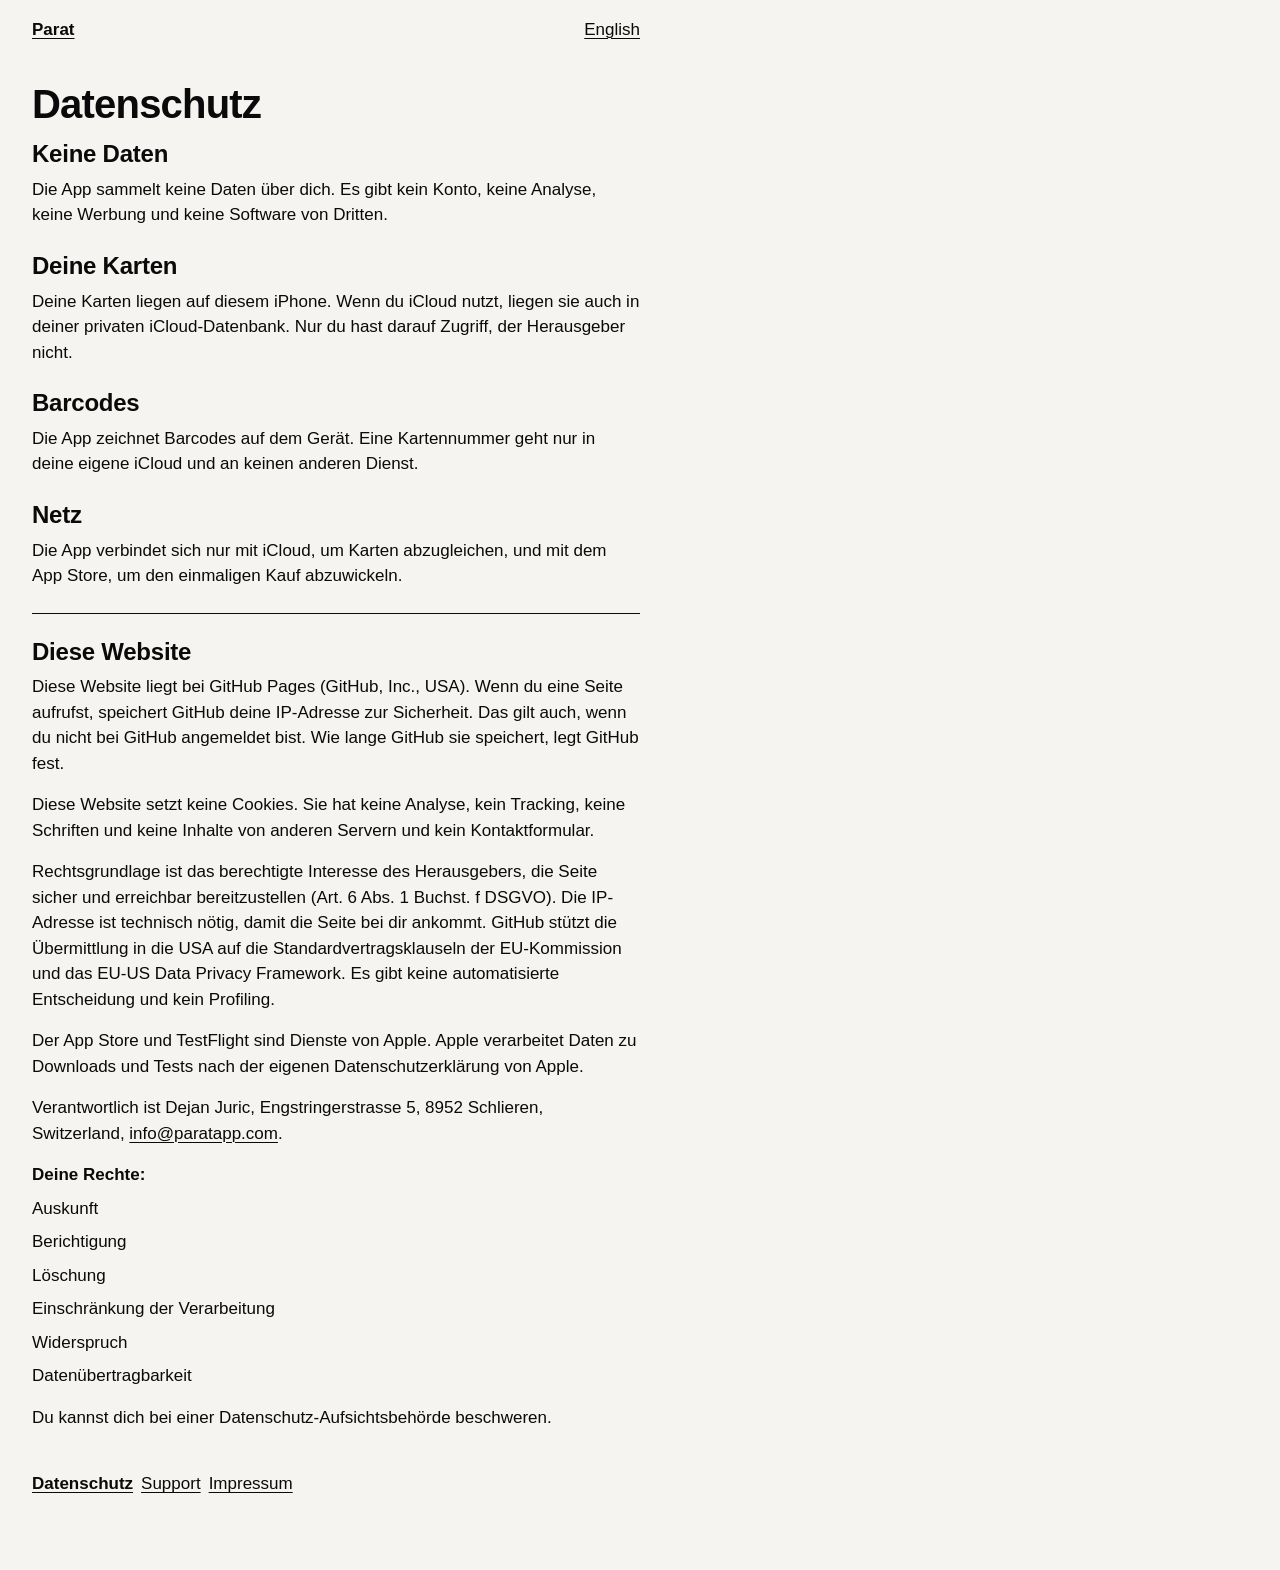
==== de/datenschutz/index.html @ 6ef9dafe "Website" ====
<!DOCTYPE html>
<html lang="de">
<head>
<meta charset="utf-8">
<meta http-equiv="Content-Security-Policy" content="default-src 'none'; img-src 'self'; style-src 'self'; base-uri 'none'; form-action 'none'">
<meta name="viewport" content="width=device-width, initial-scale=1">
<meta name="color-scheme" content="light dark">
<title>Datenschutz – Parat</title>
<link rel="stylesheet" href="../../assets/site.css">
<link rel="icon" href="../../assets/favicon.svg" type="image/svg+xml">
<link rel="icon" href="../../assets/icon-64.png" sizes="64x64" type="image/png">
<link rel="apple-touch-icon" href="../../assets/icon-256.png">
</head>
<body>
<a class="skip" href="#content">Zum Inhalt</a>
<header>
<a class="name" href="../">Parat</a>
<a class="lang" lang="en" hreflang="en" href="../../en/privacy/">English</a>
</header>
<main id="content">
<h1>Datenschutz</h1>
<h2>Keine Daten</h2>
<p>Die App sammelt keine Daten über dich. Es gibt kein Konto, keine Analyse, keine Werbung und keine Software von Dritten.</p>
<h2>Deine Karten</h2>
<p>Deine Karten liegen auf diesem iPhone. Wenn du iCloud nutzt, liegen sie auch in deiner privaten iCloud-Datenbank. Nur du hast darauf Zugriff, der Herausgeber nicht.</p>
<h2>Barcodes</h2>
<p>Die App zeichnet Barcodes auf dem Gerät. Eine Kartennummer geht nur in deine eigene iCloud und an keinen anderen Dienst.</p>
<h2>Netz</h2>
<p>Die App verbindet sich nur mit iCloud, um Karten abzugleichen, und mit dem App Store, um den einmaligen Kauf abzuwickeln.</p>
<hr>
<h2>Diese Website</h2>
<p id="host">Diese Website liegt bei GitHub Pages (GitHub, Inc., USA). Wenn du eine Seite aufrufst, speichert GitHub deine IP-Adresse zur Sicherheit. Das gilt auch, wenn du nicht bei GitHub angemeldet bist. Wie lange GitHub sie speichert, legt GitHub fest.</p>
<p>Diese Website setzt keine Cookies. Sie hat keine Analyse, kein Tracking, keine Schriften und keine Inhalte von anderen Servern und kein Kontaktformular.</p>
<p>Rechtsgrundlage ist das berechtigte Interesse des Herausgebers, die Seite sicher und erreichbar bereitzustellen (Art. 6 Abs. 1 Buchst. f DSGVO). Die IP-Adresse ist technisch nötig, damit die Seite bei dir ankommt. GitHub stützt die Übermittlung in die USA auf die Standardvertragsklauseln der EU-Kommission und das EU-US Data Privacy Framework. Es gibt keine automatisierte Entscheidung und kein Profiling.</p>
<p id="apple">Der App Store und TestFlight sind Dienste von Apple. Apple verarbeitet Daten zu Downloads und Tests nach der eigenen Datenschutzerklärung von Apple.</p>
<p id="controller">Verantwortlich ist <span class="contact">Dejan Juric</span>, <span class="contact">Engstringerstrasse 5</span>, <span class="contact">8952 Schlieren</span>, <span class="contact">Switzerland</span>, <a href="mailto:info@paratapp.com"><span class="contact">info@paratapp.com</span></a>.</p>
<p class="rights-lead"><strong>Deine Rechte:</strong></p>
<ul id="rights">
<li>Auskunft</li>
<li>Berichtigung</li>
<li>Löschung</li>
<li>Einschränkung der Verarbeitung</li>
<li>Widerspruch</li>
<li>Datenübertragbarkeit</li>
</ul>
<p id="authority">Du kannst dich bei einer Datenschutz-Aufsichtsbehörde beschweren.</p>
</main>
<footer>
<nav aria-label="Weitere Seiten">
<a href="./" aria-current="page">Datenschutz</a>
<a href="../support/">Support</a>
<a href="../impressum/">Impressum</a>
</nav>
</footer>
</body>
</html>
---- assets/site.css ----
/* One stylesheet for every page. The values are the steps of Grid.swift and the tokens of Colors.swift. */
:root{color-scheme:light dark;
  --ground:#F5F4F0;--ink:#0A0A0A;--ink2:#6B6B66;
  --s1:4px;--s2:8px;--s3:16px;--s4:24px;--s5:32px;--s6:48px;--s7:64px;
  --side:var(--s3)}
@media (prefers-color-scheme:dark){:root{--ground:#0A0A0A;--ink:#F5F4F0;--ink2:#9A9A94}}
@media (min-width:40rem){:root{--side:var(--s5)}}
*,*::before,*::after{box-sizing:border-box;border-radius:0}
html{-webkit-text-size-adjust:100%}
body{margin:0;background:var(--ground);color:var(--ink);font-family:"Helvetica Neue", Helvetica, Arial, sans-serif;font-size:1.0625rem;font-weight:400;line-height:1.5;padding-inline:var(--side)}
header,main,footer{max-width:38rem}

/* Links: ink, underlined, no colour change. */
a{color:inherit;text-decoration:underline;text-decoration-thickness:1px;text-underline-offset:.15em}
a:hover,a:focus{text-decoration-thickness:2px}
a:focus-visible{outline:2px solid var(--ink);outline-offset:var(--s1)}
.skip{position:absolute;top:0;left:var(--side);padding:0 var(--s3);min-height:44px;line-height:44px;background:var(--ink);color:var(--ground);transform:translateY(-100%)}
.skip:focus{transform:translateY(0)}

/* Chrome: the header row and the footer navigation. */
header{display:flex;justify-content:space-between;flex-wrap:wrap;padding-top:var(--s2);margin-bottom:var(--s5)}
header a,footer a{display:inline-block;min-height:44px;line-height:44px}
header a.name{font-weight:700}
footer{margin-top:var(--s5);padding-bottom:var(--s7)}
footer nav{display:flex;flex-wrap:wrap;gap:0 var(--s2)}
[aria-current="page"]{font-weight:700}

/* Text: Display for the page title, Heading for the blocks, Body for the rest, Label for the small print. */
h1,h2,p,dd{hyphens:auto;overflow-wrap:break-word}
h1,p{margin:0 0 var(--s3)}
h1{font-size:2.5rem;font-weight:700;line-height:1;letter-spacing:-.02em;font-stretch:condensed}
h2{margin:var(--s4) 0 var(--s2);font-size:1.5rem;font-weight:700;line-height:1.2;letter-spacing:-.01em}
h1+h2{margin-top:var(--s3)}
strong,.rights-lead{font-weight:700}
hr{border:0;border-top:1px solid var(--ink);margin:var(--s4) 0}
.num{font-family:ui-monospace, Menlo, monospace;font-variant-numeric:tabular-nums}
a[href^="mailto:"]{overflow-wrap:anywhere}

/* Home page: the icon, the three facts, the testing line, the two pictures. */
.icon{display:block;width:96px;height:96px;margin:0 0 var(--s4)}
ul.facts{list-style:none;margin:var(--s5) 0 0;padding:0}
ul.facts li{padding:var(--s3) 0;border-top:1px solid var(--ink)}
ul.facts li:last-child{border-bottom:1px solid var(--ink)}
.testing{margin-top:var(--s4)}
.shots{display:grid;grid-template-columns:minmax(0, 1fr) minmax(0, 1fr);gap:var(--s3);margin:var(--s6) 0}
figure{margin:0}
.shot{display:block;max-width:100%;height:auto;border:1px solid var(--ink2)}
figcaption{margin-top:var(--s2);font-size:0.8125rem;line-height:1.4;letter-spacing:.02em;color:var(--ink2)}

/* Text pages: the rights list, the draft line, the FAQ, the message block, the address block. */
ul#rights{list-style:none;margin:0 0 var(--s3);padding:0}
ul#rights li+li{margin-top:var(--s2)}
.rights-lead{margin-bottom:var(--s2)}
.hint{margin:var(--s5) 0 0;font-size:0.8125rem;line-height:1.4;letter-spacing:.02em;color:var(--ink2)}
dl.faq{margin:0 0 var(--s3)}
dl.faq dt{font-weight:700;margin:var(--s4) 0 var(--s2)}
dl.faq dt:first-child{margin-top:0}
dl.faq dd{margin:0}
dl.faq dd p:last-child{margin-bottom:0}
.message{margin:var(--s3) 0;padding-left:var(--s3);border-left:4px solid var(--ink);font-weight:700}
h2+.message{margin-top:var(--s2)}
dl.address{margin:0 0 var(--s3);font-style:normal}
dl.address dt{font-size:0.8125rem;line-height:1.4;letter-spacing:.02em;color:var(--ink2)}
dl.address dd{margin:var(--s1) 0 0;overflow-wrap:anywhere}
dl.address dd+dt{margin-top:var(--s3)}
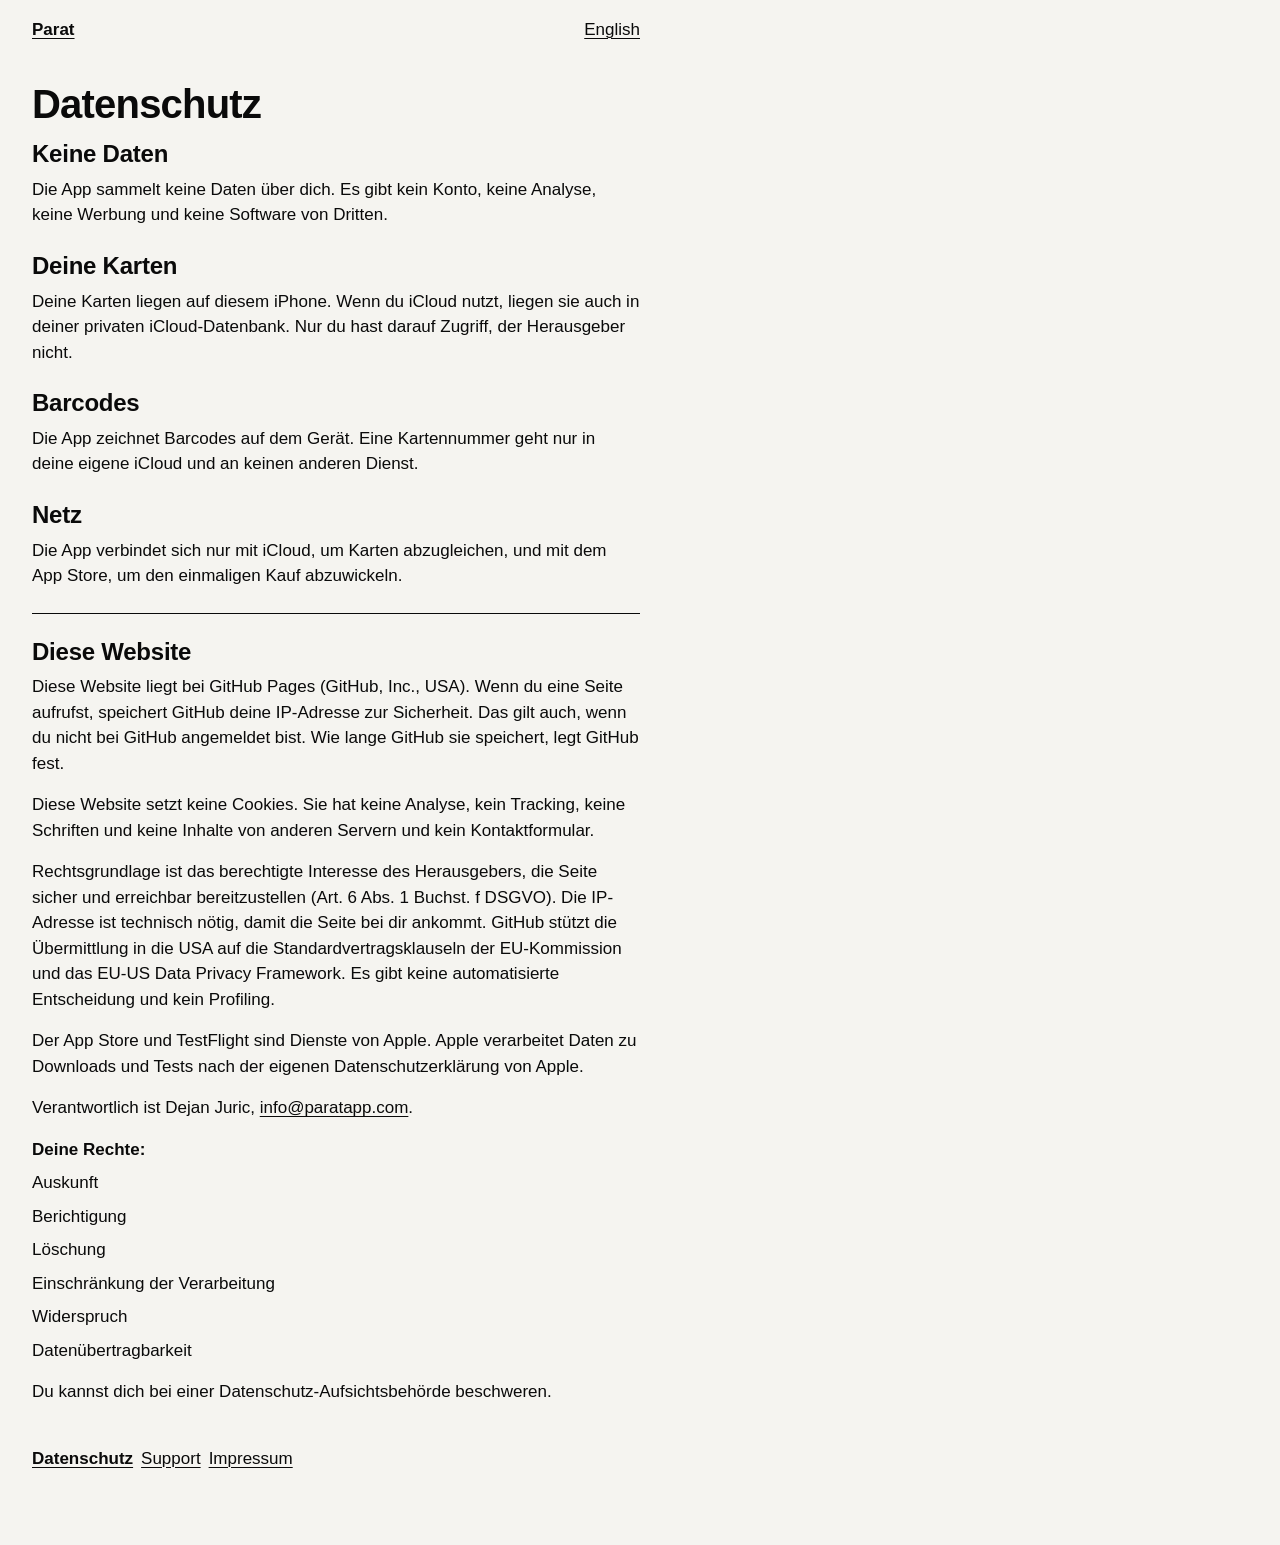
==== commit 8a7ed6da: "Show only name and email until launch" ====
--- a/de/datenschutz/index.html
+++ b/de/datenschutz/index.html
@@ -33,7 +33,7 @@
 <p>Diese Website setzt keine Cookies. Sie hat keine Analyse, kein Tracking, keine Schriften und keine Inhalte von anderen Servern und kein Kontaktformular.</p>
 <p>Rechtsgrundlage ist das berechtigte Interesse des Herausgebers, die Seite sicher und erreichbar bereitzustellen (Art. 6 Abs. 1 Buchst. f DSGVO). Die IP-Adresse ist technisch nötig, damit die Seite bei dir ankommt. GitHub stützt die Übermittlung in die USA auf die Standardvertragsklauseln der EU-Kommission und das EU-US Data Privacy Framework. Es gibt keine automatisierte Entscheidung und kein Profiling.</p>
 <p id="apple">Der App Store und TestFlight sind Dienste von Apple. Apple verarbeitet Daten zu Downloads und Tests nach der eigenen Datenschutzerklärung von Apple.</p>
-<p id="controller">Verantwortlich ist <span class="contact">Dejan Juric</span>, <span class="contact">Engstringerstrasse 5</span>, <span class="contact">8952 Schlieren</span>, <span class="contact">Switzerland</span>, <a href="mailto:info@paratapp.com"><span class="contact">info@paratapp.com</span></a>.</p>
+<p id="controller">Verantwortlich ist <span class="contact">Dejan Juric</span>, <a href="mailto:info@paratapp.com"><span class="contact">info@paratapp.com</span></a>.</p>
 <p class="rights-lead"><strong>Deine Rechte:</strong></p>
 <ul id="rights">
 <li>Auskunft</li>
